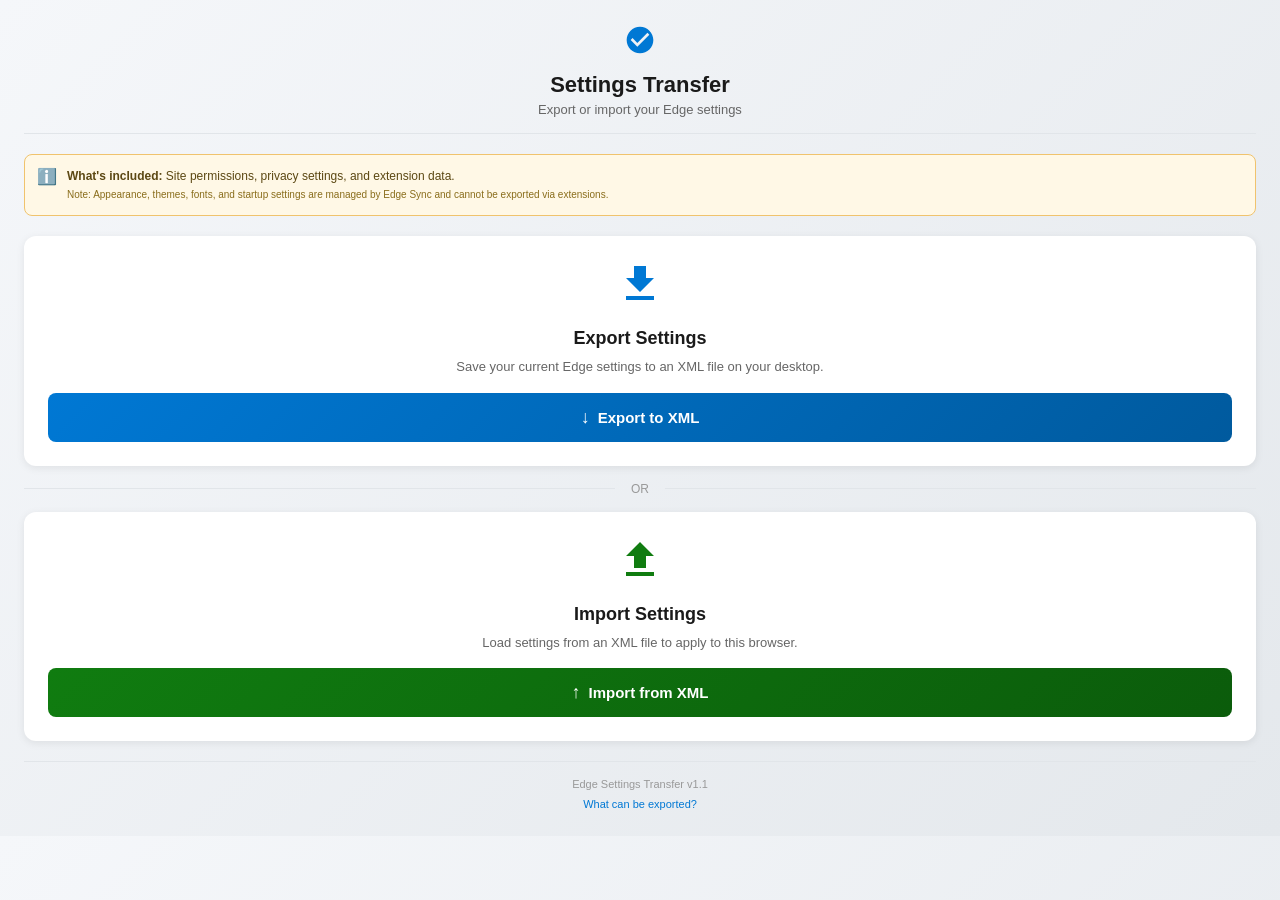
==== edge-settings-extension/popup.html @ 9bfc8ad3 "Initial release v1.6.0 - Edge Settings Export/Import Extension" ====
<!DOCTYPE html>
<html lang="en">
<head>
  <meta charset="UTF-8">
  <meta name="viewport" content="width=device-width, initial-scale=1.0">
  <title>Edge Settings Export/Import</title>
  <link rel="stylesheet" href="styles.css">
</head>
<body>
  <div class="container">
    <header>
      <div class="logo">
        <svg width="32" height="32" viewBox="0 0 24 24" fill="none" xmlns="http://www.w3.org/2000/svg">
          <path d="M12 2C6.48 2 2 6.48 2 12s4.48 10 10 10 10-4.48 10-10S17.52 2 12 2zm-2 15l-5-5 1.41-1.41L10 14.17l7.59-7.59L19 8l-9 9z" fill="#0078D4"/>
        </svg>
      </div>
      <h1>Settings Transfer</h1>
      <p class="subtitle">Export or import your Edge settings</p>
    </header>

    <!-- Info Banner -->
    <div class="info-banner">
      <span class="info-icon">ℹ️</span>
      <div class="info-content">
        <strong>What's included:</strong> Site permissions, privacy settings, and extension data.
        <br><small>Note: Appearance, themes, fonts, and startup settings are managed by Edge Sync and cannot be exported via extensions.</small>
      </div>
    </div>

    <main>
      <!-- Export Section -->
      <section class="action-section">
        <div class="action-card export-card">
          <div class="action-icon">
            <svg width="48" height="48" viewBox="0 0 24 24" fill="none" xmlns="http://www.w3.org/2000/svg">
              <path d="M19 9h-4V3H9v6H5l7 7 7-7zM5 18v2h14v-2H5z" fill="#0078D4"/>
            </svg>
          </div>
          <h2>Export Settings</h2>
          <p>Save your current Edge settings to an XML file on your desktop.</p>
          <button id="exportBtn" class="action-btn primary-btn">
            <span class="btn-icon">↓</span>
            Export to XML
          </button>
        </div>
      </section>

      <!-- Divider -->
      <div class="divider">
        <span>OR</span>
      </div>

      <!-- Import Section -->
      <section class="action-section">
        <div class="action-card import-card">
          <div class="action-icon">
            <svg width="48" height="48" viewBox="0 0 24 24" fill="none" xmlns="http://www.w3.org/2000/svg">
              <path d="M9 16h6v-6h4l-7-7-7 7h4v6zm-4 2h14v2H5v-2z" fill="#107C10"/>
            </svg>
          </div>
          <h2>Import Settings</h2>
          <p>Load settings from an XML file to apply to this browser.</p>
          <button id="importBtn" class="action-btn secondary-btn">
            <span class="btn-icon">↑</span>
            Import from XML
          </button>
          <input type="file" id="fileInput" accept=".xml" hidden>
        </div>
      </section>
    </main>

    <!-- Status Message -->
    <div id="statusMessage" class="status-message hidden">
      <span id="statusIcon"></span>
      <span id="statusText"></span>
    </div>

    <!-- Restart Notice with Button -->
    <div id="restartNotice" class="restart-notice hidden">
      <div class="restart-content">
        <span>🔄</span>
        <span>Settings applied! Restart Edge for all changes to take effect.</span>
      </div>
      <button id="restartBtn" class="restart-btn">Restart Edge Now</button>
    </div>

    <!-- Loading Overlay -->
    <div id="loadingOverlay" class="loading-overlay hidden">
      <div class="spinner"></div>
      <span id="loadingText">Processing...</span>
    </div>

    <footer>
      <p>Edge Settings Transfer v1.1</p>
      <a href="#" id="showDetailsLink">What can be exported?</a>
    </footer>

    <!-- Details Modal -->
    <div id="detailsModal" class="modal hidden">
      <div class="modal-content">
        <h3>Exportable Settings</h3>
        <div class="settings-list">
          <div class="settings-category">
            <h4>✅ Can Export</h4>
            <ul>
              <li>Cookies preferences</li>
              <li>JavaScript settings</li>
              <li>Image loading</li>
              <li>Notification permissions</li>
              <li>Popup blocker</li>
              <li>Location access</li>
              <li>Camera/Microphone access</li>
              <li>Auto-downloads</li>
              <li>Do Not Track</li>
              <li>Safe Browsing</li>
              <li>Search suggestions</li>
              <li>Spelling service</li>
              <li>Translation service</li>
              <li>Extension storage data</li>
            </ul>
          </div>
          <div class="settings-category">
            <h4>❌ Cannot Export (Use Edge Sync)</h4>
            <ul>
              <li>Appearance/Theme</li>
              <li>Fonts</li>
              <li>Startup behavior</li>
              <li>New Tab page</li>
              <li>Downloads location</li>
              <li>Search engine</li>
              <li>Bookmarks</li>
              <li>History</li>
              <li>Passwords</li>
              <li>Autofill data</li>
            </ul>
          </div>
        </div>
        <button id="closeModalBtn" class="action-btn primary-btn modal-close-btn">Got it</button>
      </div>
    </div>
  </div>

  <script src="popup.js"></script>
</body>
</html>
---- edge-settings-extension/styles.css ----
/* Reset and base styles */
* {
  margin: 0;
  padding: 0;
  box-sizing: border-box;
}

body {
  font-family: 'Segoe UI', -apple-system, BlinkMacSystemFont, sans-serif;
  background: linear-gradient(135deg, #f5f7fa 0%, #e4e8ec 100%);
  min-width: 360px;
  min-height: 480px;
}

.container {
  padding: 24px;
  display: flex;
  flex-direction: column;
  gap: 20px;
}

/* Header styles */
header {
  text-align: center;
  padding-bottom: 16px;
  border-bottom: 1px solid #e1e5e9;
}

.logo {
  margin-bottom: 12px;
}

h1 {
  font-size: 22px;
  font-weight: 600;
  color: #1a1a1a;
  margin-bottom: 4px;
}

.subtitle {
  font-size: 13px;
  color: #666;
}

/* Main content */
main {
  display: flex;
  flex-direction: column;
  gap: 16px;
}

/* Action cards */
.action-section {
  width: 100%;
}

.action-card {
  background: #ffffff;
  border-radius: 12px;
  padding: 24px;
  text-align: center;
  box-shadow: 0 2px 8px rgba(0, 0, 0, 0.08);
  transition: transform 0.2s ease, box-shadow 0.2s ease;
}

.action-card:hover {
  transform: translateY(-2px);
  box-shadow: 0 4px 16px rgba(0, 0, 0, 0.12);
}

.action-icon {
  margin-bottom: 16px;
}

.action-card h2 {
  font-size: 18px;
  font-weight: 600;
  color: #1a1a1a;
  margin-bottom: 8px;
}

.action-card p {
  font-size: 13px;
  color: #666;
  line-height: 1.5;
  margin-bottom: 16px;
}

/* Buttons */
.action-btn {
  display: inline-flex;
  align-items: center;
  justify-content: center;
  gap: 8px;
  padding: 14px 32px;
  font-size: 15px;
  font-weight: 600;
  border: none;
  border-radius: 8px;
  cursor: pointer;
  transition: all 0.2s ease;
  width: 100%;
}

.btn-icon {
  font-size: 18px;
  font-weight: bold;
}

.primary-btn {
  background: linear-gradient(135deg, #0078D4 0%, #005a9e 100%);
  color: #ffffff;
}

.primary-btn:hover {
  background: linear-gradient(135deg, #106ebe 0%, #004c87 100%);
  box-shadow: 0 4px 12px rgba(0, 120, 212, 0.4);
}

.primary-btn:active {
  transform: scale(0.98);
}

.secondary-btn {
  background: linear-gradient(135deg, #107C10 0%, #0b5c0b 100%);
  color: #ffffff;
}

.secondary-btn:hover {
  background: linear-gradient(135deg, #0e6b0e 0%, #094a09 100%);
  box-shadow: 0 4px 12px rgba(16, 124, 16, 0.4);
}

.secondary-btn:active {
  transform: scale(0.98);
}

/* Divider */
.divider {
  display: flex;
  align-items: center;
  text-align: center;
  color: #999;
  font-size: 12px;
  font-weight: 500;
}

.divider::before,
.divider::after {
  content: '';
  flex: 1;
  border-bottom: 1px solid #e1e5e9;
}

.divider span {
  padding: 0 16px;
  background: transparent;
}

/* Status message */
.status-message {
  display: flex;
  align-items: center;
  justify-content: center;
  gap: 8px;
  padding: 12px 16px;
  border-radius: 8px;
  font-size: 13px;
  font-weight: 500;
  animation: slideIn 0.3s ease;
}

.status-message.success {
  background: #dff6dd;
  color: #107C10;
  border: 1px solid #107C10;
}

.status-message.error {
  background: #fde7e9;
  color: #d13438;
  border: 1px solid #d13438;
}

.status-message.info {
  background: #e5f1fb;
  color: #0078D4;
  border: 1px solid #0078D4;
}

.hidden {
  display: none !important;
}

@keyframes slideIn {
  from {
    opacity: 0;
    transform: translateY(-10px);
  }
  to {
    opacity: 1;
    transform: translateY(0);
  }
}

/* Loading overlay */
.loading-overlay {
  position: fixed;
  top: 0;
  left: 0;
  right: 0;
  bottom: 0;
  background: rgba(255, 255, 255, 0.9);
  display: flex;
  flex-direction: column;
  align-items: center;
  justify-content: center;
  gap: 16px;
  z-index: 1000;
}

.spinner {
  width: 40px;
  height: 40px;
  border: 4px solid #e1e5e9;
  border-top-color: #0078D4;
  border-radius: 50%;
  animation: spin 1s linear infinite;
}

@keyframes spin {
  to {
    transform: rotate(360deg);
  }
}

#loadingText {
  font-size: 14px;
  color: #666;
  font-weight: 500;
}

/* Footer */
footer {
  text-align: center;
  padding-top: 16px;
  border-top: 1px solid #e1e5e9;
}

footer p {
  font-size: 11px;
  color: #999;
  margin-bottom: 4px;
}

footer a {
  font-size: 11px;
  color: #0078D4;
  text-decoration: none;
}

footer a:hover {
  text-decoration: underline;
}

/* Info Banner */
.info-banner {
  background: #fff8e6;
  border: 1px solid #f0c36d;
  border-radius: 8px;
  padding: 12px;
  display: flex;
  gap: 10px;
  align-items: flex-start;
}

.info-icon {
  font-size: 16px;
  flex-shrink: 0;
}

.info-content {
  font-size: 12px;
  color: #5c4813;
  line-height: 1.5;
}

.info-content small {
  color: #8a6d1b;
}

/* Restart Notice */
.restart-notice {
  display: flex;
  flex-direction: column;
  align-items: center;
  gap: 12px;
  padding: 14px;
  background: #e5f1fb;
  border: 1px solid #0078D4;
  border-radius: 8px;
  animation: slideIn 0.3s ease;
}

.restart-content {
  display: flex;
  align-items: center;
  gap: 8px;
  font-size: 12px;
  color: #0078D4;
  text-align: center;
}

.restart-btn {
  background: linear-gradient(135deg, #d83b01 0%, #a52a00 100%);
  color: white;
  border: none;
  padding: 10px 20px;
  border-radius: 6px;
  font-size: 13px;
  font-weight: 600;
  cursor: pointer;
  transition: all 0.2s ease;
  width: 100%;
}

.restart-btn:hover {
  background: linear-gradient(135deg, #c43400 0%, #8a2300 100%);
  box-shadow: 0 4px 12px rgba(216, 59, 1, 0.4);
}

.restart-btn:active {
  transform: scale(0.98);
}

/* Modal */
.modal {
  position: fixed;
  top: 0;
  left: 0;
  right: 0;
  bottom: 0;
  background: rgba(0, 0, 0, 0.5);
  display: flex;
  align-items: center;
  justify-content: center;
  z-index: 2000;
  padding: 20px;
}

.modal-content {
  background: #fff;
  border-radius: 12px;
  padding: 24px;
  max-width: 340px;
  width: 100%;
  max-height: 80vh;
  overflow-y: auto;
  animation: slideIn 0.3s ease;
}

.modal-content h3 {
  font-size: 18px;
  color: #1a1a1a;
  margin-bottom: 16px;
  text-align: center;
}

.settings-list {
  display: flex;
  flex-direction: column;
  gap: 16px;
  margin-bottom: 20px;
}

.settings-category h4 {
  font-size: 13px;
  margin-bottom: 8px;
  color: #333;
}

.settings-category ul {
  list-style: none;
  padding-left: 8px;
}

.settings-category li {
  font-size: 11px;
  color: #666;
  padding: 3px 0;
  border-bottom: 1px solid #f0f0f0;
}

.modal-close-btn {
  width: 100%;
  padding: 12px;
}

/* Responsive adjustments */
@media (max-width: 400px) {
  .container {
    padding: 16px;
  }
  
  .action-card {
    padding: 20px;
  }
  
  .action-btn {
    padding: 12px 24px;
    font-size: 14px;
  }
}
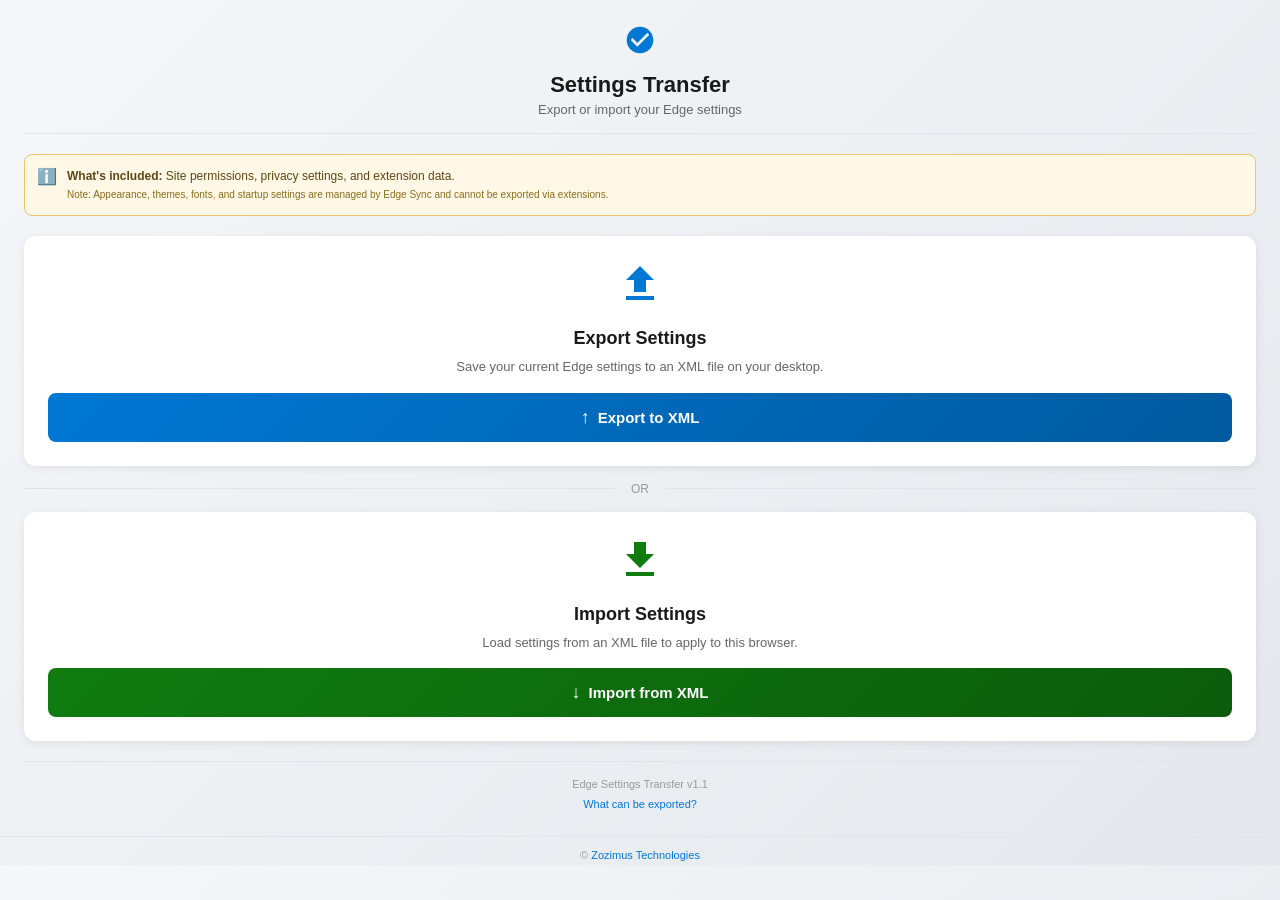
==== commit 48ca30e8: "edge-settings-extension: UX improvements and cleanup - Remove SVG icon references, use PNG icons thr" ====
--- a/edge-settings-extension/popup.html
+++ b/edge-settings-extension/popup.html
@@ -33,13 +33,13 @@
         <div class="action-card export-card">
           <div class="action-icon">
             <svg width="48" height="48" viewBox="0 0 24 24" fill="none" xmlns="http://www.w3.org/2000/svg">
-              <path d="M19 9h-4V3H9v6H5l7 7 7-7zM5 18v2h14v-2H5z" fill="#0078D4"/>
+              <path d="M9 16h6v-6h4l-7-7-7 7h4v6zm-4 2h14v2H5v-2z" fill="#0078D4"/>
             </svg>
           </div>
           <h2>Export Settings</h2>
           <p>Save your current Edge settings to an XML file on your desktop.</p>
           <button id="exportBtn" class="action-btn primary-btn">
-            <span class="btn-icon">↓</span>
+            <span class="btn-icon">↑</span>
             Export to XML
           </button>
         </div>
@@ -55,13 +55,13 @@
         <div class="action-card import-card">
           <div class="action-icon">
             <svg width="48" height="48" viewBox="0 0 24 24" fill="none" xmlns="http://www.w3.org/2000/svg">
-              <path d="M9 16h6v-6h4l-7-7-7 7h4v6zm-4 2h14v2H5v-2z" fill="#107C10"/>
+              <path d="M19 9h-4V3H9v6H5l7 7 7-7zM5 18v2h14v-2H5z" fill="#107C10"/>
             </svg>
           </div>
           <h2>Import Settings</h2>
           <p>Load settings from an XML file to apply to this browser.</p>
           <button id="importBtn" class="action-btn secondary-btn">
-            <span class="btn-icon">↑</span>
+            <span class="btn-icon">↓</span>
             Import from XML
           </button>
           <input type="file" id="fileInput" accept=".xml" hidden>
@@ -140,6 +140,10 @@
     </div>
   </div>
 
+  <footer class="copyright-footer">
+    <span>© <a href="https://github.com/zozimustechnologies" target="_blank">Zozimus Technologies</a></span>
+  </footer>
+
   <script src="popup.js"></script>
 </body>
 </html>
--- a/edge-settings-extension/styles.css
+++ b/edge-settings-extension/styles.css
@@ -411,3 +411,20 @@
     font-size: 14px;
   }
 }
+
+/* Copyright Footer */
+.copyright-footer {
+  text-align: center;
+  padding: 12px 0 4px;
+  font-size: 11px;
+  color: #999;
+}
+
+.copyright-footer a {
+  color: #0078D4;
+  text-decoration: none;
+}
+
+.copyright-footer a:hover {
+  text-decoration: underline;
+}
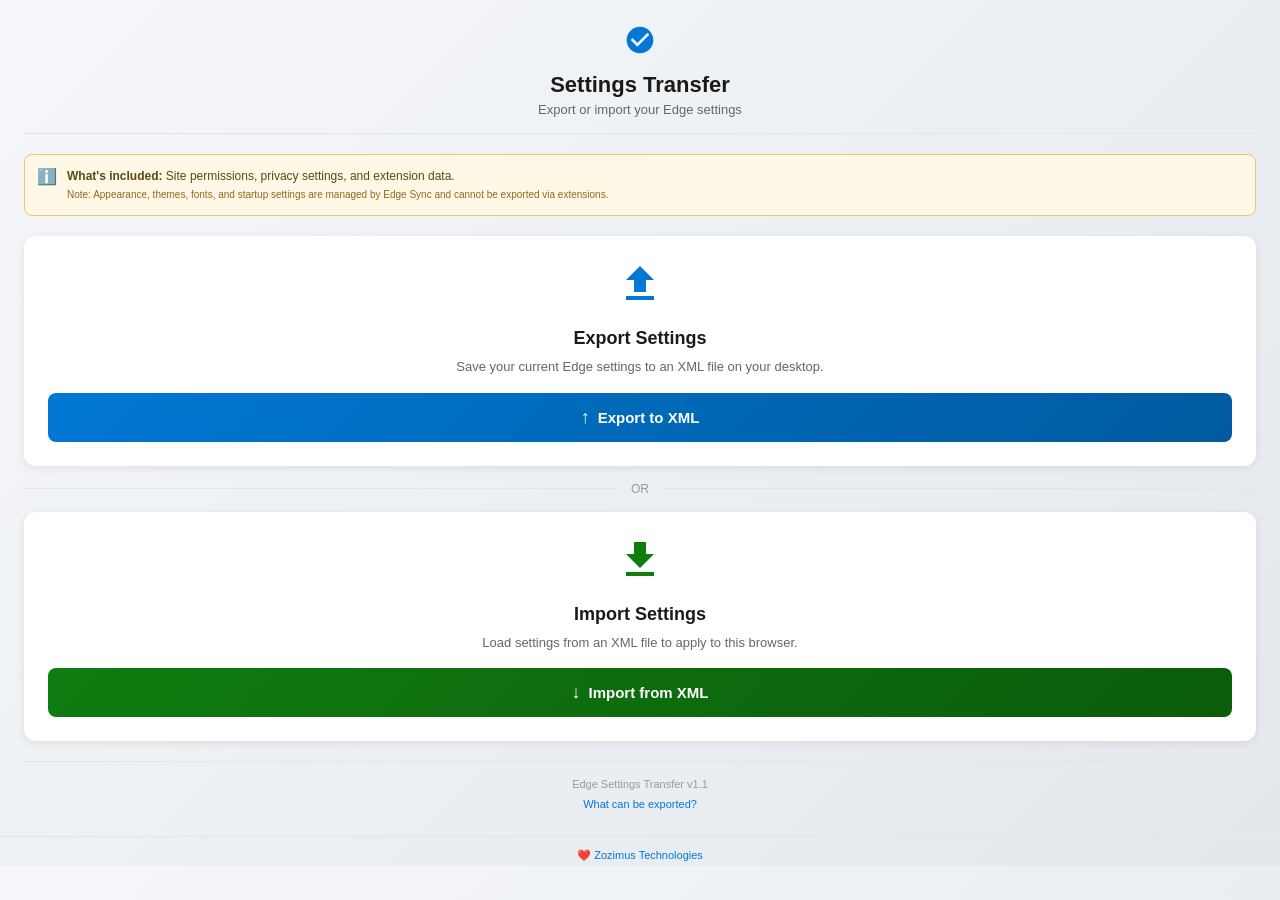
==== commit b21f8fc6: "Move donate heart to footer as ❤️ Zozimus Technologies branding" ====
--- a/edge-settings-extension/popup.html
+++ b/edge-settings-extension/popup.html
@@ -141,7 +141,7 @@
   </div>
 
   <footer class="copyright-footer">
-    <span>© <a href="https://github.com/zozimustechnologies" target="_blank">Zozimus Technologies</a></span>
+    <span><a href="https://github.com/zozimustechnologies" target="_blank">❤️ Zozimus Technologies</a></span>
   </footer>
 
   <script src="popup.js"></script>
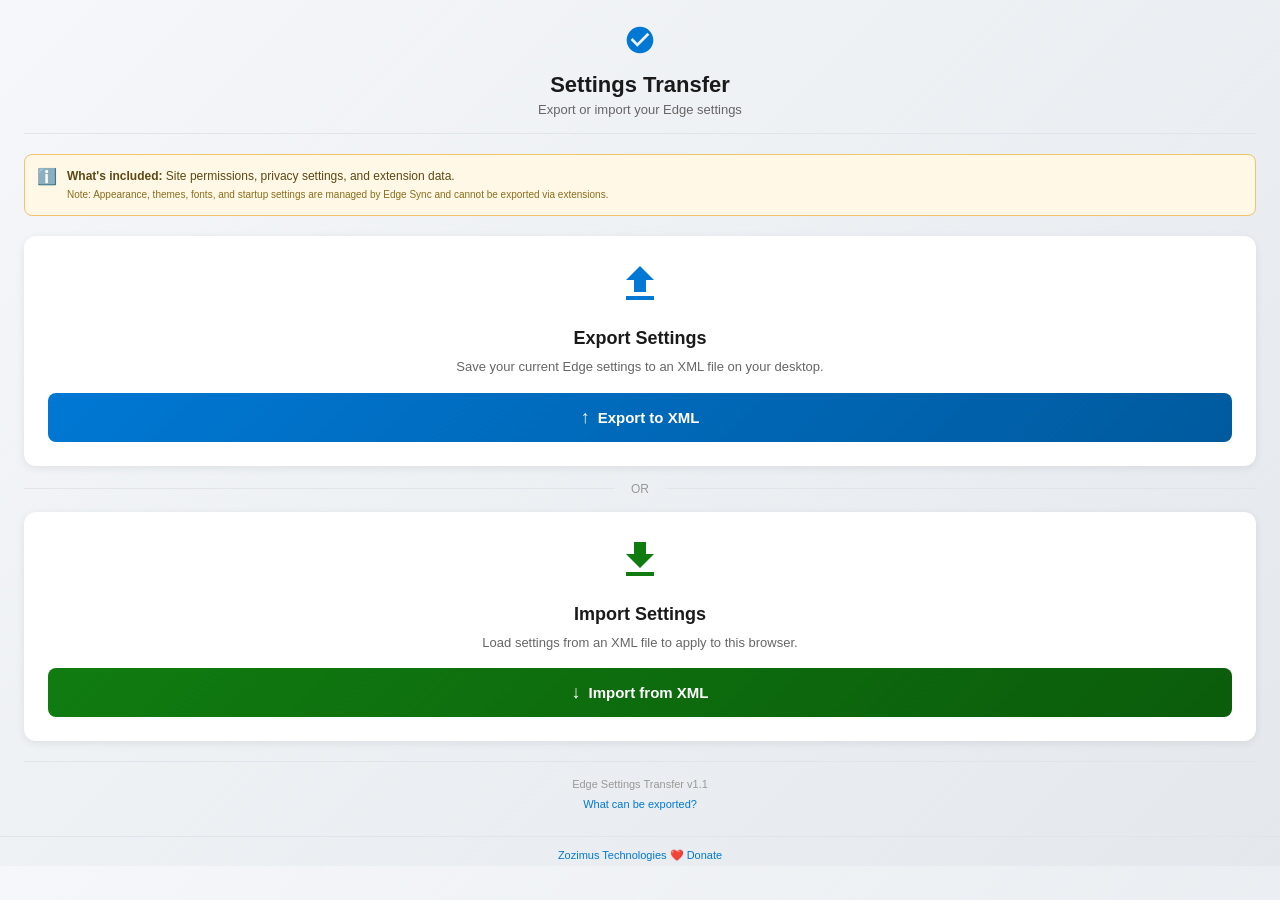
==== commit ff8a7112: "Split footer: Zozimus Technologies → GitHub, ❤️ Donate → payment link" ====
--- a/edge-settings-extension/popup.html
+++ b/edge-settings-extension/popup.html
@@ -141,7 +141,8 @@
   </div>
 
   <footer class="copyright-footer">
-    <span><a href="https://github.com/zozimustechnologies" target="_blank">❤️ Zozimus Technologies</a></span>
+    <span><a href="https://github.com/zozimustechnologies" target="_blank">Zozimus Technologies</a></span>
+    <span><a href="https://wise.com/pay/r/wC7Us-4r3knkCCY" target="_blank">❤️ Donate</a></span>
   </footer>
 
   <script src="popup.js"></script>
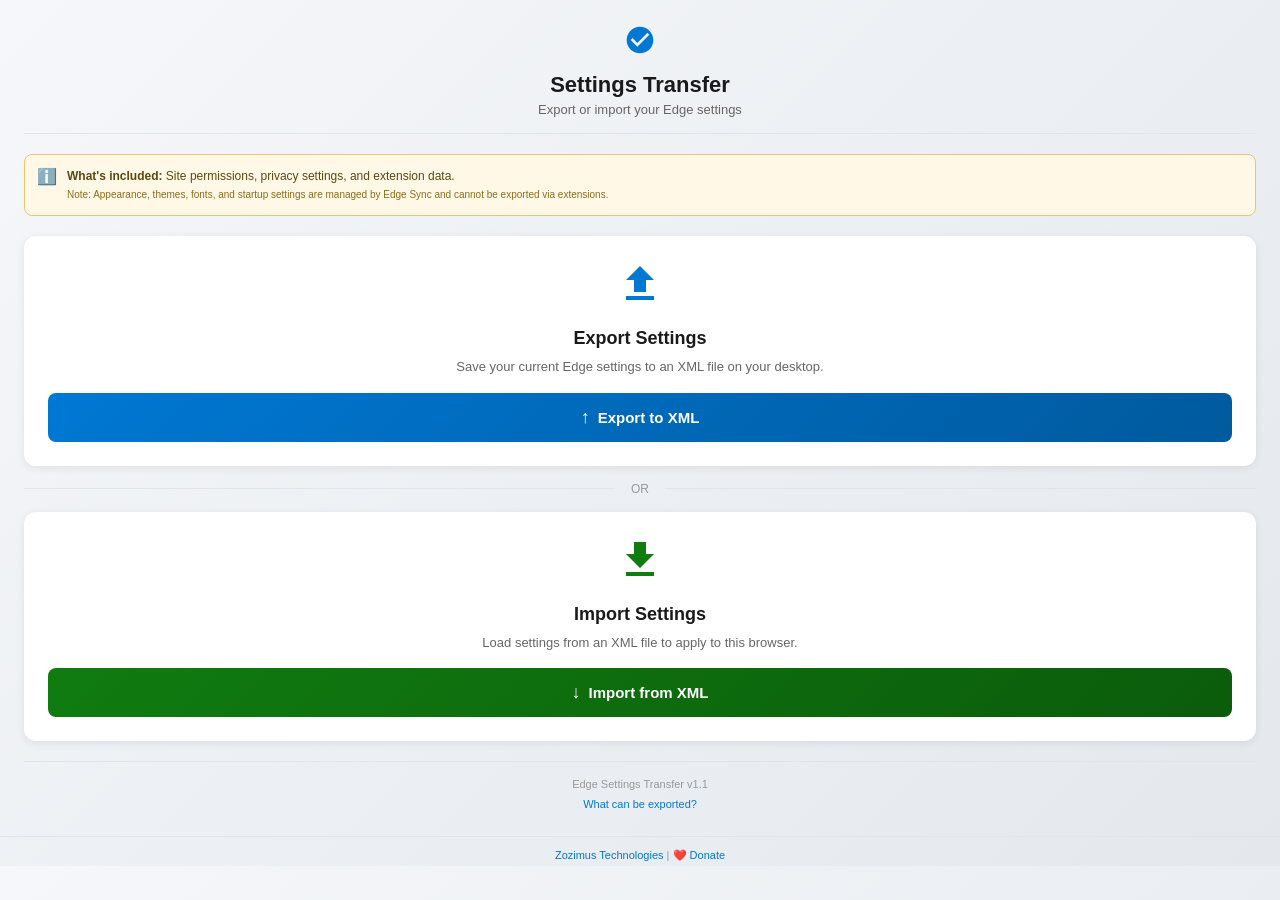
==== commit b14b4e36: "Footer: Zozimus Technologies | ❤️ Donate on same line with separator" ====
--- a/edge-settings-extension/popup.html
+++ b/edge-settings-extension/popup.html
@@ -141,8 +141,7 @@
   </div>
 
   <footer class="copyright-footer">
-    <span><a href="https://github.com/zozimustechnologies" target="_blank">Zozimus Technologies</a></span>
-    <span><a href="https://wise.com/pay/r/wC7Us-4r3knkCCY" target="_blank">❤️ Donate</a></span>
+    <span><a href="https://github.com/zozimustechnologies" target="_blank">Zozimus Technologies</a> | <a href="https://wise.com/pay/r/wC7Us-4r3knkCCY" target="_blank">❤️ Donate</a></span>
   </footer>
 
   <script src="popup.js"></script>
